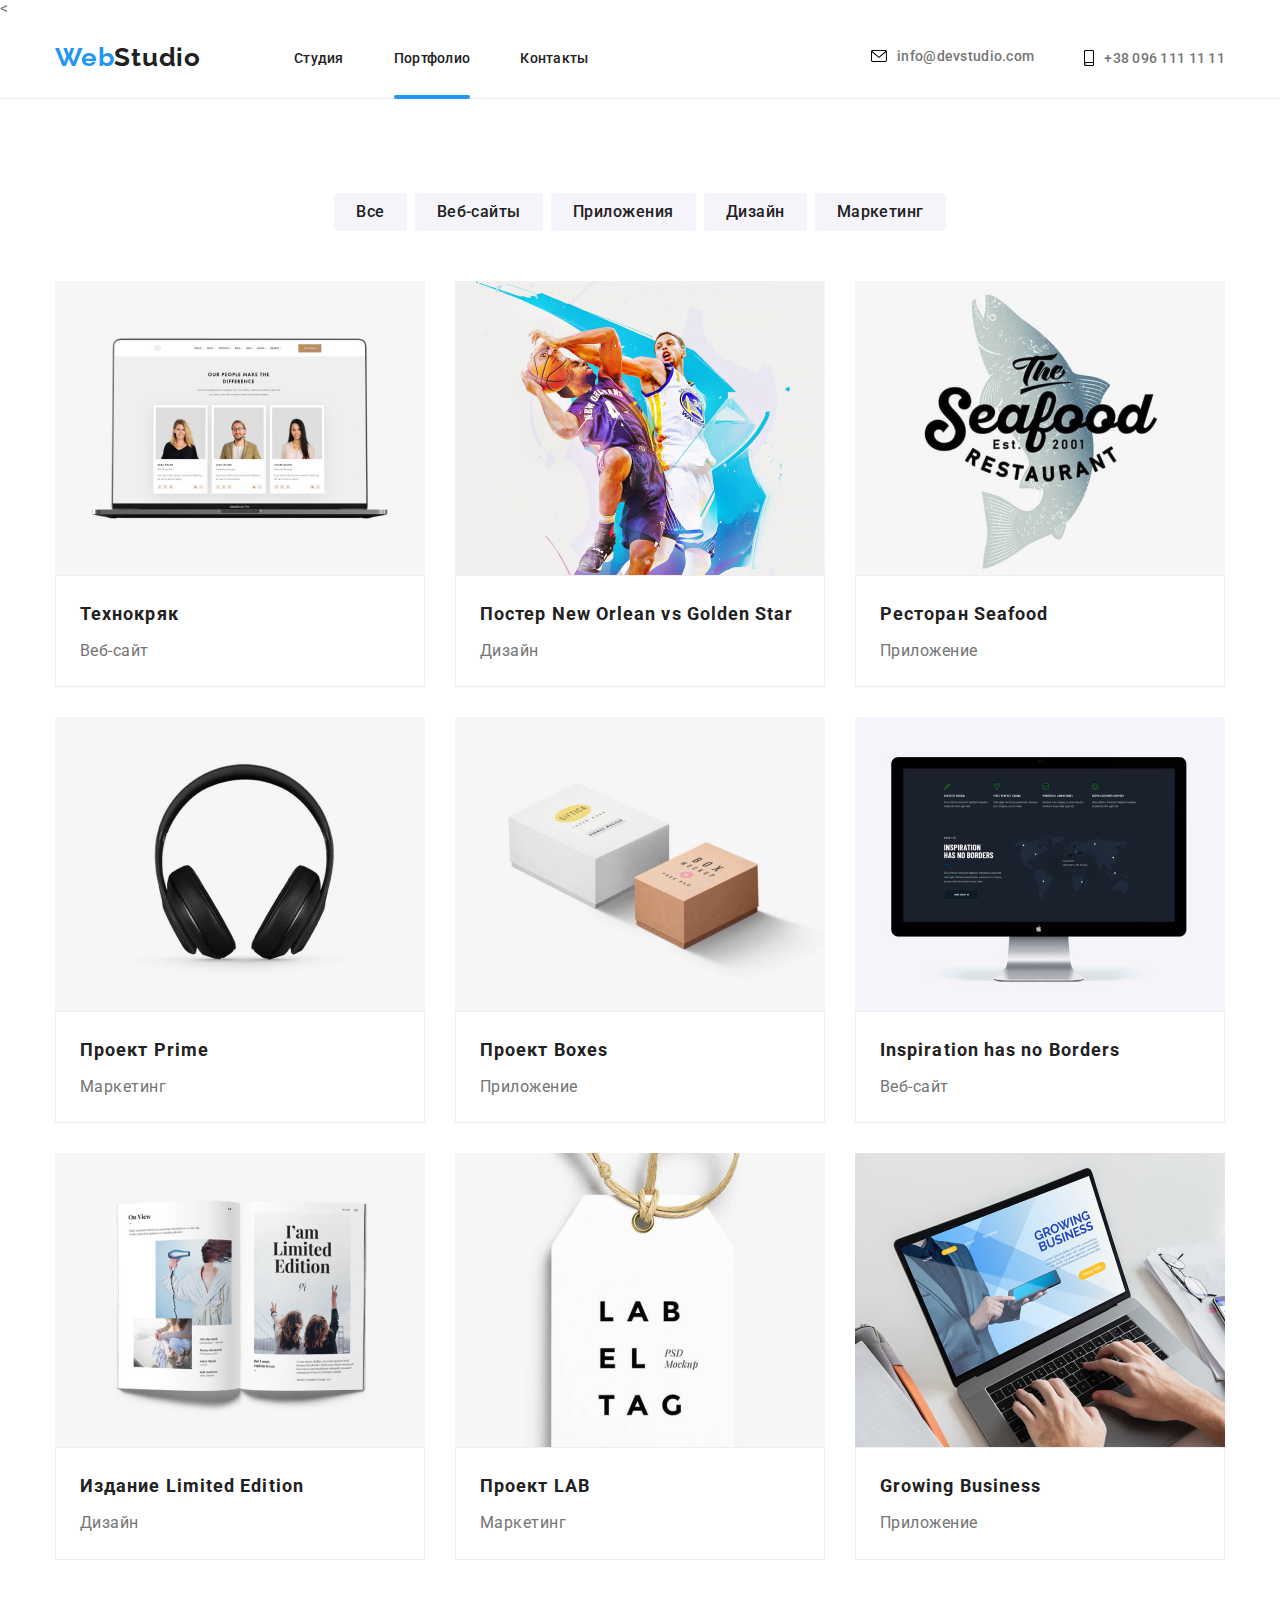
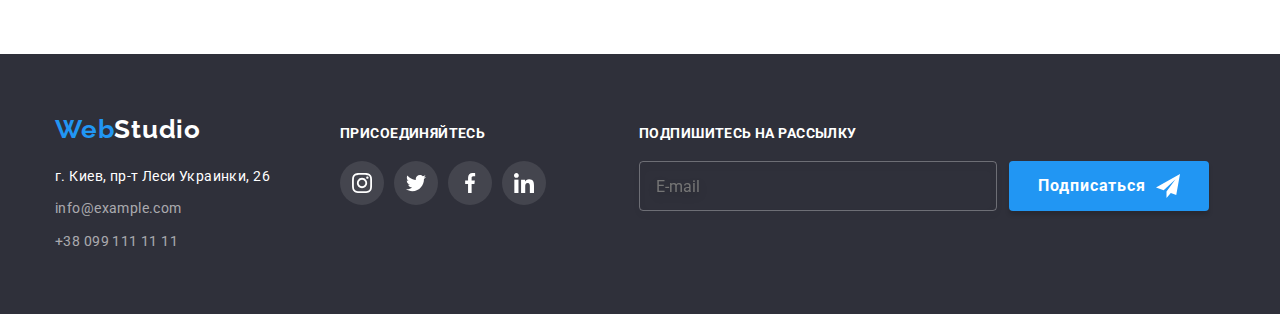
==== portfolio.html @ 539811d2 "Коммит-2" ====
<!DOCTYPE html>
<html lang="ru">

<head>
    <meta charset="UTF-8">
    <title>Портфолио</title>
    <link rel="preconnect" href="https://fonts.googleapis.com">
    <link rel="preconnect" href="https://fonts.gstatic.com" crossorigin>
    <link
        href="https://fonts.googleapis.com/css2?family=Raleway:wght@700&family=Roboto:wght@400;500;700;900&display=swap"
        rel="stylesheet">
    <link rel="stylesheet" href="https://cdnjs.cloudflare.com/ajax/libs/modern-normalize/1.1.0/modern-normalize.css"
        integrity="sha512-Y0MM+V6ymRKN2zStTqzQ227DWhhp4Mzdo6gnlRnuaNCbc+YN/ZH0sBCLTM4M0oSy9c9VKiCvd4Jk44aCLrNS5Q=="
        crossorigin="anonymous" referrerpolicy="no-referrer" />
    <link rel="stylesheet" href="./css/styles.css">
    <link rel="stylesheet" href="./css/main.min.css">
    <   </head>

<body>
    <header class="header">
        <div class=" container container-nav">
            <nav class="header-nav">
                <a href="./index.html" lang="en" class="header-logo link"><span class="logo">Web</span>Studio</a>
                <ul class="header-list list">
                    <li class="header-item"><a href="./index.html" class="header-link link">Студия</a></li>
                    <li class="header-item"><a href="./portfolio.html" class="header-link  current link">Портфолио</a></li>
                    <li class="header-item"><a href="" class="header-link link">Контакты</a></li>
                </ul>
            </nav>
            <ul class="contacts-list list">
                <li class="contacts-item"><a href="maito:info@devstudio.com" class="contacts-link link"> <svg
                            class="contacts-icon-svg" width="16" height="12">
                            <use href="./images/symbol-defs.svg#icon-envelope-hover"></use>
                        </svg>info@devstudio.com</a></li>
                <li class="contacts-item"><a href="tel:+380961111111" class="contacts-link link"> <svg
                            class="contacts-icon-svg" width="10" height="16">
                            <use href="./images/symbol-defs.svg#icon-smartphone"></use>
                        </svg>+38 096 111 11 11</a>
                </li>
            </ul>
        </div>
    </header>
    <main>
        <section class="portfolio">
            <div class="container">
                <ul class="portfolio-list list">
                    <li class="portfolio-item"><button type="button" class="portfolio-btn">Все</button></li>
                    <li class="portfolio-item"><button type="button" class="portfolio-btn">Веб-сайты</button></li>
                    <li class="portfolio-item"><button type="button" class="portfolio-btn">Приложения</button></li>
                    <li class="portfolio-item"><button type="button" class="portfolio-btn">Дизайн</button></li>
                    <li class="portfolio-item"><button type="button" class="portfolio-btn">Маркетинг</button></li>
                </ul>
                <div class="projects">
                    <ul class="portfolio-projeсts list">
                        <li class="portfolio-projects-item"><a href="" class="portfolio-link link">
                                <div class="portfolio-imj-wrap"><img src="./images/img8.jpg" alt="notepade" width="370">
                                    <p class="portfolio-imj-text">Ресурс предлагает комплексные предложения с разным
                                        уровнем
                                        функционала и сервисов. Все это позволит посетителю получить
                                        исчерпывающие сведения о компании или частном лице.</p>
                                </div>
                                <div class="portfolio-projects-description">
                                    <h3 class="portfolio-title">Технокряк</h3>
                                    <p class="potfolio-text">Веб-сайт</p>
                                </div>
                            </a>
                        </li>
                        <li class="portfolio-projects-item"><a href="" class="portfolio-link link">

                                <div class="portfolio-imj-wrap"><img src="./images/img9.jpg" alt="basketball"
                                        width="370">
                                    <p class="portfolio-imj-text">Ресурс предлагает комплексные предложения с разным
                                        уровнем
                                        функционала и сервисов. Все это позволит посетителю получить
                                        исчерпывающие сведения о компании или частном лице.</p>
                                </div>

                                <div class="portfolio-projects-description">
                                    <h3 class="portfolio-title">Постер New Orlean vs Golden Star</h3>
                                    <p class="potfolio-text">Дизайн</p>
                                </div>
                            </a>
                        </li>
                        <li class="portfolio-projects-item"><a href="" class="portfolio-link link">

                                <div class="portfolio-imj-wrap"><img src="./images/img10.jpg" alt="seafood" width="370">
                                    <p class="portfolio-imj-text">Ресурс предлагает комплексные предложения с разным
                                        уровнем
                                        функционала и сервисов. Все это позволит посетителю получить
                                        исчерпывающие сведения о компании или частном лице.</p>
                                </div>
                                <div class="portfolio-projects-description">
                                    <h3 class="portfolio-title">Ресторан Seafood</h3>
                                    <p class="potfolio-text">Приложение</p>
                                </div>
                            </a>
                        </li>
                        <li class="portfolio-projects-item"><a href="" class="portfolio-link link">

                                <div class="portfolio-imj-wrap"><img src="./images/img11.jpg" alt="headphones"
                                        width="370">
                                    <p class="portfolio-imj-text">Ресурс предлагает комплексные предложения с разным
                                        уровнем
                                        функционала и сервисов. Все это позволит посетителю получить
                                        исчерпывающие сведения о компании или частном лице.</p>
                                </div>
                                <div class="portfolio-projects-description">
                                    <h3 class="portfolio-title">Проект Prime</h3>
                                    <p class="potfolio-text">Маркетинг</p>
                                </div>
                            </a>
                        </li>
                        <li class="portfolio-projects-item"><a href="" class="portfolio-link link">

                                <div class="portfolio-imj-wrap"><img src="./images/img12.jpg" alt="box" width="370">
                                    <p class="portfolio-imj-text">Ресурс предлагает комплексные предложения с разным
                                        уровнем
                                        функционала и сервисов. Все это позволит посетителю получить
                                        исчерпывающие сведения о компании или частном лице.</p>
                                </div>
                                <div class="portfolio-projects-description">
                                    <h3 class="portfolio-title">Проект Boxes</h3>
                                    <p class="potfolio-text">Приложение</p>
                                </div>
                            </a>
                        </li>
                        <li class="portfolio-projects-item"><a href="" class="portfolio-link link">

                                <div class="portfolio-imj-wrap"><img src="./images/img13.jpg" alt="monitor" width="370">
                                    <p class="portfolio-imj-text">Ресурс предлагает комплексные предложения с разным
                                        уровнем
                                        функционала и сервисов. Все это позволит посетителю получить
                                        исчерпывающие сведения о компании или частном лице.</p>
                                </div>
                                <div class="portfolio-projects-description">
                                    <h3 class="portfolio-title">Inspiration has no Borders</h3>
                                    <p class="potfolio-text">Веб-сайт</p>
                                </div>
                            </a>
                        </li>
                        <li class="portfolio-projects-item"><a href="" class="portfolio-link link">

                                <div class="portfolio-imj-wrap"><img src="./images/img14.jpg" alt="book" width="370">
                                    <p class="portfolio-imj-text">Ресурс предлагает комплексные предложения с разным
                                        уровнем
                                        функционала и сервисов. Все это позволит посетителю получить
                                        исчерпывающие сведения о компании или частном лице.</p>
                                </div>
                                <div class="portfolio-projects-description">
                                    <h3 class="portfolio-title">Издание Limited Edition</h3>
                                    <p class="potfolio-text">Дизайн</p>
                                </div>
                            </a>
                        </li>
                        <li class="portfolio-projects-item"><a href="" class="portfolio-link link">

                                <div class="portfolio-imj-wrap"><img src="./images/img15.jpg" alt="lab" width="370">
                                    <p class="portfolio-imj-text">Ресурс предлагает комплексные предложения с разным
                                        уровнем
                                        функционала и сервисов. Все это позволит посетителю получить
                                        исчерпывающие сведения о компании или частном лице.</p>
                                </div>
                                <div class="portfolio-projects-description">
                                    <h3 class="portfolio-title">Проект LAB</h3>
                                    <p class="potfolio-text">Маркетинг</p>
                                </div>
                            </a>
                        </li>
                        <li class="portfolio-projects-item"><a href="" class="portfolio-link link">

                                <div class="portfolio-imj-wrap"><img src="./images/img16.jpg" alt="working" width="370">
                                    <p class="portfolio-imj-text">Ресурс предлагает комплексные предложения с разным
                                        уровнем
                                        функционала и сервисов. Все это позволит посетителю получить
                                        исчерпывающие сведения о компании или частном лице.</p>
                                </div>
                                <div class="portfolio-projects-description">
                                    <h3 class="portfolio-title">Growing Business</h3>
                                    <p class="potfolio-text">Приложение</p>
                                </div>
                            </a>
                        </li>
                    </ul>
                </div>
            </div>
        </section>
    </main>


<footer class="footer">
    <div class="container footer-display">
        <div><a href="./index.html" lang="en" class="footer-logo link"><span class="logo">Web</span>Studio</a>
            <address class="footer-adress">
                <ul class="footer-list list">
                    <li class="footer-item">
                        <a href="https://goo.gl/maps/1Njmv294i6witmMh8" target="_blank" class="footer-map link">г.
                            Киев,
                            пр-т
                            Леси Украинки, 26</a>
                    </li>
                    <li class="footer-item">
                        <a href="maito:info@example.com" class="footer-link link">info@example.com</a>
                    </li>
                    <li class="footer-item">
                        <a href="tel:+380991111111" class="footer-link link">+38 099 111 11 11</a>
                    </li>
                </ul>
            </address>
        </div>
        <div class="footer-join-soc">
            <h2 class="footer-title">ПРИСОЕДИНЯЙТЕСЬ</h2>
            <ul class="footer-soc list">
                <li class="footer-soc-item"><a href="" class="footer-soc-link link">
                        <svg class="footer-soc-icon" width="20" height="20">
                            <use href="./images/symbol-defs.svg#icon-instagram"></use>
                        </svg>
                    </a></li>
                <li class="footer-soc-item"><a href="" class="footer-soc-link link">
                        <svg class="footer-soc-icon" width="20" height="20">
                            <use href="./images/symbol-defs.svg#icon-twitter">
                            </use>
                        </svg></a></li>
                <li class="footer-soc-item"><a href="" class="footer-soc-link link">
                        <svg class="footer-soc-icon" width="20" height="20">
                            <use href="./images/symbol-defs.svg#icon-facebook">
                            </use>
                        </svg></a></li>
                <li class="footer-soc-item"><a href="" class="footer-soc-link link">
                        <svg class="footer-soc-icon" width="20" height="20">
                            <use href="./images/symbol-defs.svg#icon-linkedin">
                            </use>
                        </svg></a></li>
            </ul>
        </div>

        <div class="mailinglist">
            <h2 class="mailinglist-title">Подпишитесь на рассылку</h2>
            <div class="mailinglist-form"><input type="text" name="email" class="mailinglist-email" placeholder="E-mail"
                    placeholder>
                <button type="button" class="button-signin">Подписаться <span class="mailinglist-svg"></span></button>
            </div>
        </div>
    </div>
</footer>
</body>

</html>
---- css/main.min.css ----
:root{--primary-text-color: #757575;--title-text-color: #212121;--accent-text-color: #2196F3}*{box-sizing:border-box}h1,h2,h3,h4,h5,h6,ul,li,p{margin:0;padding-left:0}img{max-width:100%;display:block}body{color:var(--primary-text-color);background-color:#fff;font-family:"Roboto",sans-serif}.container{width:1200px;margin-right:auto;margin-left:auto;padding-left:15px;padding-right:15px}.container-nav{display:flex;align-items:center;height:80px}.visually-hidden{position:absolute;white-space:nowrap;width:1px;height:1px;overflow:hidden;border:0;padding:0;clip:rect(0 0 0 0);-webkit-clip-path:inset(50%);clip-path:inset(50%);margin:-1px}.list{list-style:none}.link{text-decoration:none}.logo{color:var(--accent-text-color)}.header{border-bottom:1px solid #ececec}.header-nav{display:flex}.header-logo{color:var(--title-text-color);font-family:"Raleway";font-style:normal;font-weight:700;font-size:26px;line-height:1,19;letter-spacing:.03em;margin-right:93px}.header-link{color:var(--title-text-color);font-style:"Roboto";font-weight:500;font-size:14px;line-height:1.14;letter-spacing:.02em;transition:color 250ms cubic-bezier(0.4, 0, 0.2, 1);position:relative}.header-link::after{content:"";position:absolute;width:100%;height:4px;border-radius:2px;background-color:var(--accent-text-color);top:45px;display:block;opacity:0}.header-link.current::after{content:"";position:absolute;width:100%;height:4px;border-radius:2px;background-color:var(--accent-text-color);top:45px;display:block;opacity:1}.header-link:hover::after{opacity:1}.header-list{display:flex;align-items:center;gap:50px}.header-link:hover,.header-link:focus{color:var(--accent-text-color)}.contacts-link{color:var(--primary-text-color);font-weight:500;font-size:14px;line-height:1.14px;letter-spacing:.02em;display:flex;align-items:center;transition:color 250ms cubic-bezier(0.4, 0, 0.2, 1)}.contacts-link:hover,.contacts-link:focus{color:var(--accent-text-color)}.contacts-list{display:flex;margin-left:auto;gap:50px}.contacts-icon-svg:hover,.contacts-icon-svg:focus,.contacts-link:hover,.contacts-link:focus{fill:var(--accent-text-color)}.contacts-icon-svg{margin-right:10px;transition:fill 250ms cubic-bezier(0.4, 0, 0.2, 1)}.hero{background-color:#2f303a;height:600px;padding-top:200px;background-image:linear-gradient(rgba(47, 48, 58, 0.4), rgba(47, 48, 58, 0.4)),url(../images/hero-bg.jpg);background-repeat:no-repeat;background-position:center;background-size:cover;max-width:1600px;margin:0 auto}.hero-title{color:#fff;font-weight:900;font-size:44px;line-height:1.36;text-align:center;letter-spacing:.06em;text-transform:uppercase}.hero-button{font-family:"Roboto";cursor:pointer;color:#fff;background-color:var(--accent-text-color);font-weight:700;font-size:16px;line-height:1.88;text-align:center;letter-spacing:.06em;padding:10px 32px;border-radius:4px;border:1px solid rgba(0,0,0,0);margin-top:30px;margin-left:auto;margin-right:auto;display:block}.advanteges{padding-top:94px;padding-bottom:94px}.advanteges-item{width:270px}.advanteges-logo{width:270px;height:120px;background-color:#f5f4fa;display:flex;justify-content:center;margin-bottom:30px}.advanteges-list{display:flex;gap:30px}.advanteges-title{color:var(--title-text-color);font-weight:700;font-size:14px;line-height:1.14;letter-spacing:.03em;text-transform:uppercase;margin-bottom:10px}.advanteges-text{font-size:14px;line-height:1.71;letter-spacing:.03em}.working-anim{position:relative}.working-item-text{display:flex;align-items:center;justify-content:center;width:370px;height:70px;position:absolute;bottom:0;left:0;color:#fff;font-weight:700;font-size:14px;line-height:1.14;text-align:center;letter-spacing:.03em;text-transform:uppercase;background-color:rgba(47,48,58,.8);transition:box-shadow 250ms cubic-bezier(0.4, 0, 0.2, 1)}.working-item-text:hover{box-shadow:0px 4px 4px rgba(0,0,0,.25)}.working{padding-bottom:94px}.working-list{display:flex;justify-content:space-between}.team{background-color:#f5f4fa;padding-top:94px;padding-bottom:94px}.team-title-main,.working-title{color:var(--title-text-color);font-weight:700;font-size:36px;line-height:1.16;letter-spacing:.03em;margin-bottom:50px;text-align:center}.team-soc{display:flex;justify-content:center;gap:10px}.team-soc-link{width:40px;height:40px;border-radius:50%;background-color:#fff;display:flex;align-items:center;justify-content:center;transition:background-color 250ms cubic-bezier(0.4, 0, 0.2, 1)}.team-soc-link:hover,.team-soc-link:focus{background-color:var(--accent-text-color)}.team-soc-link:hover .team-soc-icon,.team-soc-link:focus .team-soc-icon{fill:#fff}.team-soc-icon{fill:#afb1b8;transition:fill 250ms cubic-bezier(0.4, 0, 0.2, 1)}.team-list{display:flex;gap:30px}.team-item{background-color:#fff;text-align:center;box-shadow:0px 1px 3px rgba(0,0,0,.12),0px 1px 1px rgba(0,0,0,.14),0px 2px 1px rgba(0,0,0,.2);border-radius:0px 0px 4px 4px}.team-title{color:var(--title-text-color);font-weight:500;font-size:16px;line-height:1.18;letter-spacing:.03em;margin-bottom:10px}.team-description{padding-top:30px;padding-bottom:30px;border-radius:0px 0px 4px 4px}.team-text{color:var(--primary-text-color);font-size:16px;line-height:1.18;letter-spacing:.03em;margin-bottom:16px}.customers{padding-top:94px}.customers-title{margin-bottom:50px;text-align:center;font-weight:700;font-size:36px;line-height:1.16;text-align:center;letter-spacing:.03em;color:var(--title-text-color)}.customers-list{display:flex;justify-content:center;gap:30px;margin-bottom:94px}.customers-item-link{display:flex;width:170px;height:92px;border:1px solid #afb1b8;border-radius:4px;justify-content:center;align-items:center;transition:border 250ms cubic-bezier(0.4, 0, 0.2, 1)}.customers-item-link:focus .customers-logo,.customers-item-link:hover .customers-logo{fill:var(--accent-text-color)}.customers-item-link:hover,.customers-item-link:focus{border:1px solid var(--accent-text-color)}.customers-logo{fill:#afb1b8;transition:fill 250ms cubic-bezier(0.4, 0, 0.2, 1)}.portfolio{padding-top:94px;padding-bottom:94px}.portfolio-list{justify-content:center;display:flex;gap:8px}.portfolio-btn{cursor:pointer;color:var(--title-text-color);background-color:#f5f4fa;font-weight:500;font-size:16px;line-height:1.62;text-align:center;letter-spacing:.03em;font-family:inherit;padding-top:6px;padding-bottom:6px;padding-left:22px;padding-right:22px;border:0;border-radius:4px;transition:background-color 250ms cubic-bezier(0.4, 0, 0.2, 1),box-shadow 250ms cubic-bezier(0.4, 0, 0.2, 1),color 250ms cubic-bezier(0.4, 0, 0.2, 1)}.portfolio-btn:hover,.portfolio-btn:focus{color:#fff;background-color:var(--accent-text-color);box-shadow:0px 3px 1px rgba(0,0,0,.1),0px 1px 2px rgba(0,0,0,.08),0px 2px 2px rgba(0,0,0,.12)}.projects{margin-top:50px}.portfolio-projeсts{display:flex;flex-wrap:wrap;gap:30px}.portfolio-projects-item{width:370px;transition:box-shadow 250ms cubic-bezier(0.4, 0, 0.2, 1)}.portfolio-imj-wrap{position:relative;overflow:hidden}.portfolio-imj-text{padding:63px 24px 63px 24px;position:absolute;top:0;left:0;font-weight:400;font-size:18px;line-height:1.56;letter-spacing:.03em;color:#fff;background-color:rgba(33,150,243,.9);transform:translateY(100%);transition:250ms cubic-bezier(0.4, 0, 0.2, 1)}.portfolio-projects-item:hover,.portfolio-projects-item:focus{box-shadow:0px 1px 1px rgba(0,0,0,.12),0px 4px 4px rgba(0,0,0,.06),1px 4px 6px rgba(0,0,0,.16)}.portfolio-projects-item:hover .portfolio-imj-text{transform:translateY(0%)}.portfolio-projects-description{padding-top:20px;padding-bottom:20px;padding-left:24px;border:1px solid #eee}.portfolio-title{color:var(--title-text-color);font-weight:700;font-size:18px;line-height:2;letter-spacing:.06em;margin-bottom:4px}.potfolio-text{color:var(--primary-text-color);font-size:16px;line-height:1.88;letter-spacing:.03em}.footer{background-color:#2f303a;padding-top:60px;padding-bottom:60px}.footer-display{display:flex}.footer-logo{color:#fff;font-family:"Raleway";font-style:normal;font-weight:700;font-size:26px;line-height:31px;letter-spacing:.03em}.footer-adress{margin-top:20px}.footer-item{margin-top:9px}.footer-map,.footer-link{color:#fff;font-weight:400;font-size:14px;line-height:1.71;letter-spacing:.03em;font-style:normal;transition:color 250ms cubic-bezier(0.4, 0, 0.2, 1)}.footer-link{color:rgba(255,255,255,.6)}.footer-link:hover,.footer-link:focus{color:var(--accent-text-color)}.footer-map:hover,.footer-map:focus{color:var(--accent-text-color)}.footer-join-soc{margin-left:70px;margin-top:12px}.footer-title,.mailinglist-title{color:#fff;margin-bottom:20px;font-weight:700;font-size:14px;line-height:1.14;letter-spacing:.03em;text-transform:uppercase}.footer-soc{display:flex;justify-content:center;align-items:center;gap:10px}.footer-soc-link{height:44px;width:44px;border-radius:50%;background-color:rgba(255,255,255,.1);display:flex;justify-content:center;align-items:center;transition:background-color 250ms cubic-bezier(0.4, 0, 0.2, 1)}.footer-soc-icon{fill:#fff}.footer-soc-link:hover,.footer-soc-link:focus{background-color:var(--accent-text-color)}.mailinglist{margin-left:93px;margin-top:12px}.mailinglist-email{width:358px;height:50px;border:1px solid rgba(255,255,255,.3);filter:drop-shadow(0px 4px 4px rgba(0, 0, 0, 0.15));border-radius:4px;background-color:rgba(0,0,0,0);color:#fff;padding-left:16px}.mailinglist-form{display:flex}.mailinglist-email::-moz-placeholder{padding:0}.mailinglist-email:-ms-input-placeholder{padding:0}.mailinglist-email::placeholder{padding:0}.button-signin{margin-left:12px;width:200px;height:50px;background-color:var(--accent-text-color);font-weight:700;font-size:16px;line-height:1.88;letter-spacing:.06em;color:#fff;box-shadow:0px 4px 4px rgba(0,0,0,.15);border-radius:4px;border:none;display:flex;justify-content:center;gap:10px;align-items:center;cursor:pointer}.mailinglist-svg{background-image:url(../images/icon\ send.svg);width:24px;height:24px}.backdrop{background-color:rgba(0,0,0,.2);width:100%;height:100%;position:fixed;top:0;left:0;opacity:1;transition:opacity 250ms cubic-bezier(0.4, 0, 0.2, 1),visibility 250ms}.backdrop.is-hidden.modal{transform:translate(-50%, -50%) scale(0)}.backdrop.is-hidden{opacity:0;visibility:hidden;pointer-events:none}.modal{position:absolute;width:528px;height:581px;top:50%;left:50%;background-color:#fff;transform:translate(-50%, -50%) scale(1);transition:scale 250ms cubic-bezier(0.4, 0, 0.2, 1);box-shadow:0px 1px 3px rgba(0,0,0,.12),0px 1px 1px rgba(0,0,0,.14),0px 2px 1px rgba(0,0,0,.2);border-radius:4px;padding:40px}.modal-btn{display:flex;width:30px;height:30px;border-radius:50%;justify-content:center;align-items:center;border:1px solid rgba(0,0,0,.1);background-color:#fff;position:absolute;top:8px;right:8px;cursor:pointer;font-family:"Roboto"}.modal-title{font-weight:700;font-size:20px;line-height:1.15;text-align:center;letter-spacing:.03em;color:#212121;margin-bottom:12px}.form-field{position:relative;margin-bottom:10px}.input-title{font-weight:400;font-size:12px;line-height:1.16;letter-spacing:.01em;color:#757575;display:block;margin-bottom:4px}.form-input{width:100%;height:40px;border:1px solid rgba(33,33,33,.2);border-radius:4px;padding-left:42px;outline:none}.form-input:focus{border-color:var(--accent-text-color)}.form-input:focus+.form-svg{fill:#2196f3}.form-svg{position:absolute;left:12px;top:50%}.modal-comment{width:100%;height:120px;border:1px solid rgba(33,33,33,.2);border-radius:4px;resize:none;font-weight:400;font-size:12px;line-height:1.16;letter-spacing:.01em;color:var(--primary-text-color);padding:12px;outline:none}.modal-comment:focus{border-color:var(--accent-text-color)}.modal-comment::-moz-placeholder{font-weight:400;font-size:12px;line-height:1.16;letter-spacing:.01em;color:rgba(117,117,117,.5)}.modal-comment:-ms-input-placeholder{font-weight:400;font-size:12px;line-height:1.16;letter-spacing:.01em;color:rgba(117,117,117,.5)}.modal-comment::placeholder{font-weight:400;font-size:12px;line-height:1.16;letter-spacing:.01em;color:rgba(117,117,117,.5)}.button-send{margin-left:auto;margin-right:auto;margin-top:30px;display:block;width:200px;height:50px;color:#fff;background-color:var(--accent-text-color);box-shadow:0px 4px 4px rgba(0,0,0,.15);border-radius:4px;border:none;cursor:pointer;font-family:"Roboto";font-weight:700;font-size:16px;line-height:1.88;letter-spacing:.06em}.policy-svg{fill:rgba(0,0,0,0)}.form-policy:checked+.check-text span{background-color:var(--accent-text-color);border-color:var(--accent-text-color)}.form-policy:checked+.check-text .policy-svg{fill:#fff}.check-text{font-weight:400;font-size:14px;line-height:1.71;letter-spacing:.03em;color:#757575;display:flex;align-items:center}.check-text span{width:16px;height:15px;border:2px solid #212121;border-radius:3px;margin-left:5px;display:flex;align-items:center;justify-content:center;transition:background-color 250ms cubic-bezier(0.4, 0, 0.2, 1),border-color 250ms cubic-bezier(0.4, 0, 0.2, 1);margin-right:7px}.policy-link{color:var(--accent-text-color);margin-left:3px}/*# sourceMappingURL=main.min.css.map */
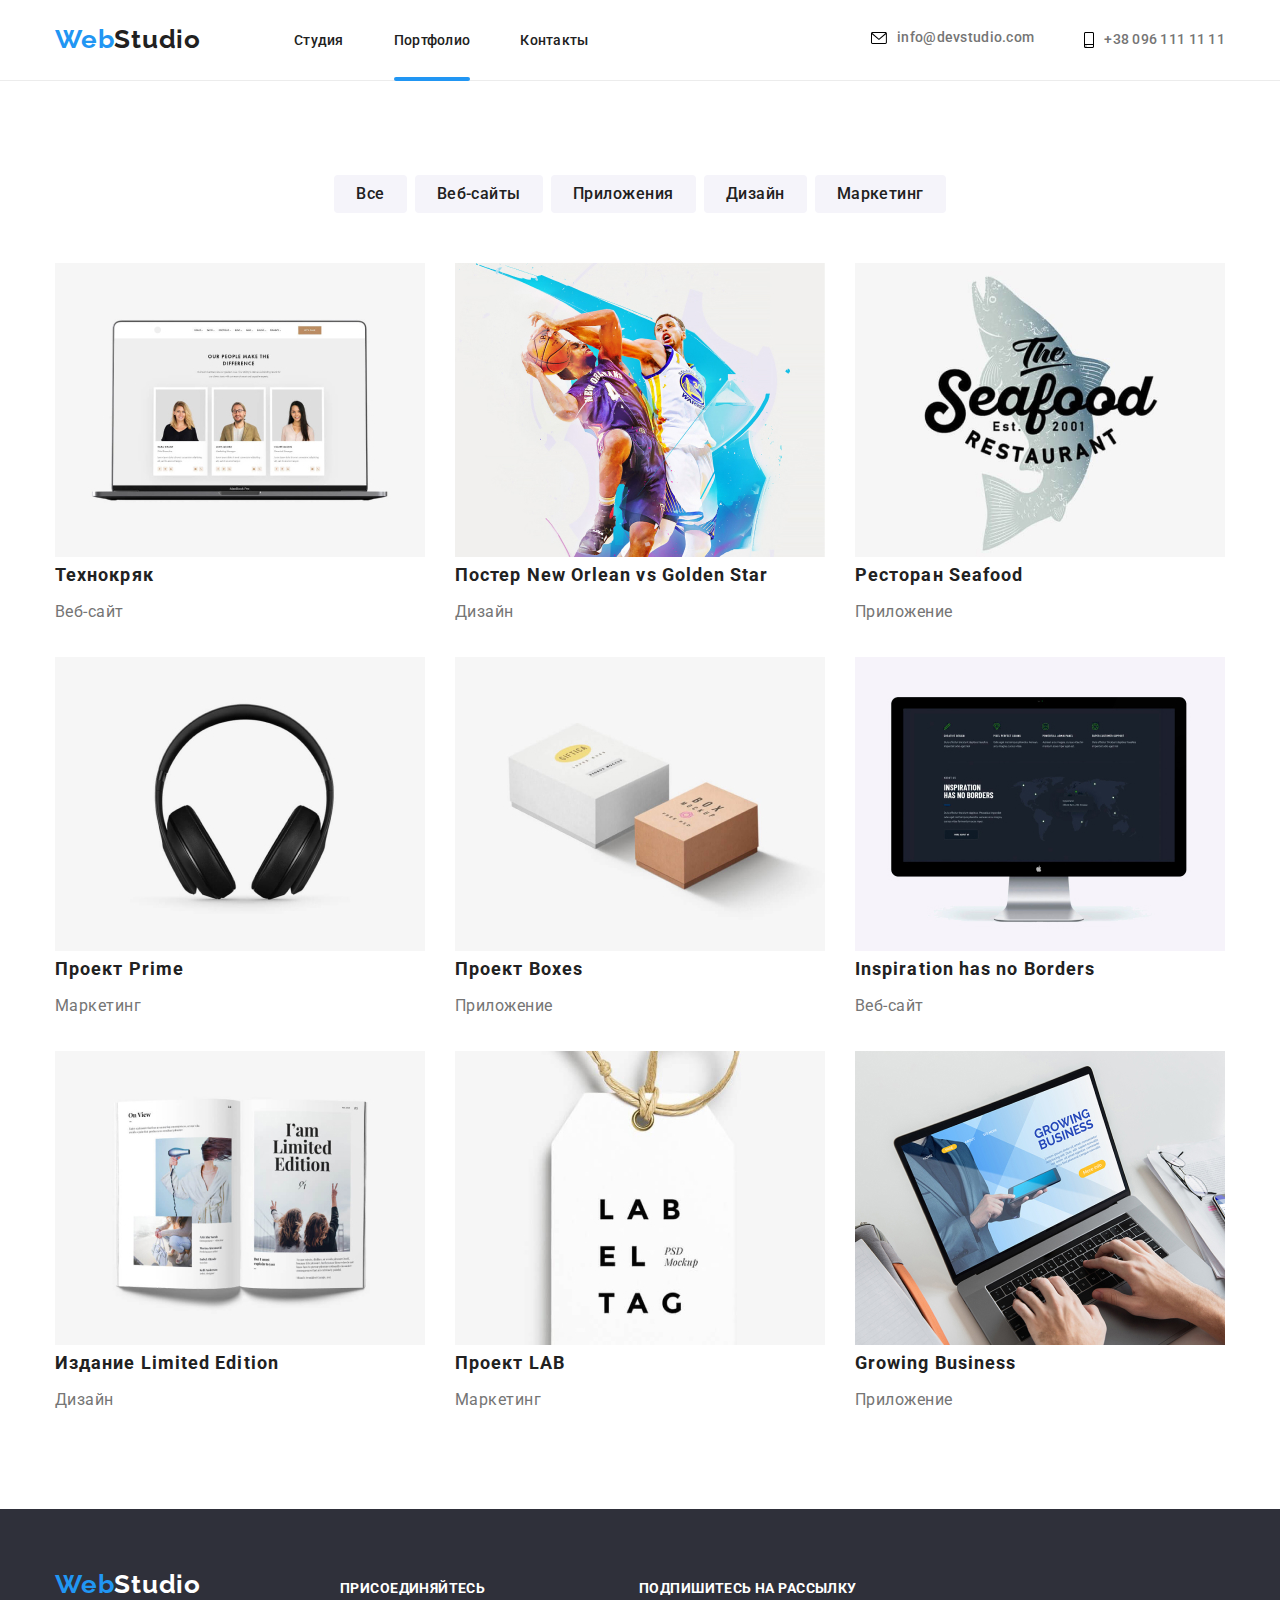
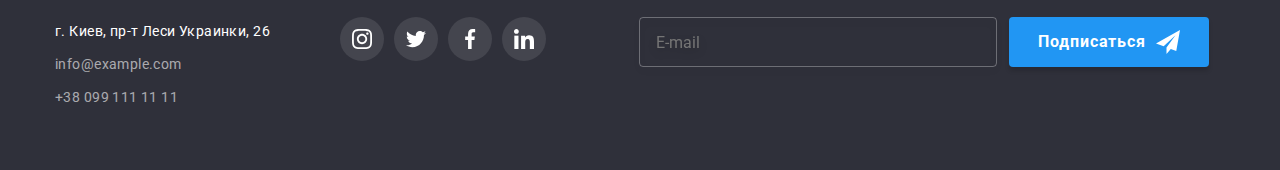
==== commit b14b4e15: "амперсант портфолио" ====
--- a/portfolio.html
+++ b/portfolio.html
@@ -14,7 +14,7 @@
         crossorigin="anonymous" referrerpolicy="no-referrer" />
     <link rel="stylesheet" href="./css/styles.css">
     <link rel="stylesheet" href="./css/main.min.css">
-    <   </head>
+  </head>
 
 <body>
     <header class="header">
@@ -61,7 +61,7 @@
                                 </div>
                                 <div class="portfolio-projects-description">
                                     <h3 class="portfolio-title">Технокряк</h3>
-                                    <p class="potfolio-text">Веб-сайт</p>
+                                    <p class="portfolio-text">Веб-сайт</p>
                                 </div>
                             </a>
                         </li>
@@ -77,7 +77,7 @@
 
                                 <div class="portfolio-projects-description">
                                     <h3 class="portfolio-title">Постер New Orlean vs Golden Star</h3>
-                                    <p class="potfolio-text">Дизайн</p>
+                                    <p class="portfolio-text">Дизайн</p>
                                 </div>
                             </a>
                         </li>
@@ -91,7 +91,7 @@
                                 </div>
                                 <div class="portfolio-projects-description">
                                     <h3 class="portfolio-title">Ресторан Seafood</h3>
-                                    <p class="potfolio-text">Приложение</p>
+                                    <p class="portfolio-text">Приложение</p>
                                 </div>
                             </a>
                         </li>
@@ -106,7 +106,7 @@
                                 </div>
                                 <div class="portfolio-projects-description">
                                     <h3 class="portfolio-title">Проект Prime</h3>
-                                    <p class="potfolio-text">Маркетинг</p>
+                                    <p class="portfolio-text">Маркетинг</p>
                                 </div>
                             </a>
                         </li>
@@ -120,7 +120,7 @@
                                 </div>
                                 <div class="portfolio-projects-description">
                                     <h3 class="portfolio-title">Проект Boxes</h3>
-                                    <p class="potfolio-text">Приложение</p>
+                                    <p class="portfolio-text">Приложение</p>
                                 </div>
                             </a>
                         </li>
@@ -134,7 +134,7 @@
                                 </div>
                                 <div class="portfolio-projects-description">
                                     <h3 class="portfolio-title">Inspiration has no Borders</h3>
-                                    <p class="potfolio-text">Веб-сайт</p>
+                                    <p class="portfolio-text">Веб-сайт</p>
                                 </div>
                             </a>
                         </li>
@@ -148,7 +148,7 @@
                                 </div>
                                 <div class="portfolio-projects-description">
                                     <h3 class="portfolio-title">Издание Limited Edition</h3>
-                                    <p class="potfolio-text">Дизайн</p>
+                                    <p class="portfolio-text">Дизайн</p>
                                 </div>
                             </a>
                         </li>
@@ -162,7 +162,7 @@
                                 </div>
                                 <div class="portfolio-projects-description">
                                     <h3 class="portfolio-title">Проект LAB</h3>
-                                    <p class="potfolio-text">Маркетинг</p>
+                                    <p class="portfolio-text">Маркетинг</p>
                                 </div>
                             </a>
                         </li>
@@ -176,7 +176,7 @@
                                 </div>
                                 <div class="portfolio-projects-description">
                                     <h3 class="portfolio-title">Growing Business</h3>
-                                    <p class="potfolio-text">Приложение</p>
+                                    <p class="portfolio-text">Приложение</p>
                                 </div>
                             </a>
                         </li>
--- a/css/main.min.css
+++ b/css/main.min.css
@@ -1 +1 @@
-:root{--primary-text-color: #757575;--title-text-color: #212121;--accent-text-color: #2196F3}*{box-sizing:border-box}h1,h2,h3,h4,h5,h6,ul,li,p{margin:0;padding-left:0}img{max-width:100%;display:block}body{color:var(--primary-text-color);background-color:#fff;font-family:"Roboto",sans-serif}.container{width:1200px;margin-right:auto;margin-left:auto;padding-left:15px;padding-right:15px}.container-nav{display:flex;align-items:center;height:80px}.visually-hidden{position:absolute;white-space:nowrap;width:1px;height:1px;overflow:hidden;border:0;padding:0;clip:rect(0 0 0 0);-webkit-clip-path:inset(50%);clip-path:inset(50%);margin:-1px}.list{list-style:none}.link{text-decoration:none}.logo{color:var(--accent-text-color)}.header{border-bottom:1px solid #ececec}.header-nav{display:flex}.header-logo{color:var(--title-text-color);font-family:"Raleway";font-style:normal;font-weight:700;font-size:26px;line-height:1,19;letter-spacing:.03em;margin-right:93px}.header-link{color:var(--title-text-color);font-style:"Roboto";font-weight:500;font-size:14px;line-height:1.14;letter-spacing:.02em;transition:color 250ms cubic-bezier(0.4, 0, 0.2, 1);position:relative}.header-link::after{content:"";position:absolute;width:100%;height:4px;border-radius:2px;background-color:var(--accent-text-color);top:45px;display:block;opacity:0}.header-link.current::after{content:"";position:absolute;width:100%;height:4px;border-radius:2px;background-color:var(--accent-text-color);top:45px;display:block;opacity:1}.header-link:hover::after{opacity:1}.header-list{display:flex;align-items:center;gap:50px}.header-link:hover,.header-link:focus{color:var(--accent-text-color)}.contacts-link{color:var(--primary-text-color);font-weight:500;font-size:14px;line-height:1.14px;letter-spacing:.02em;display:flex;align-items:center;transition:color 250ms cubic-bezier(0.4, 0, 0.2, 1)}.contacts-link:hover,.contacts-link:focus{color:var(--accent-text-color)}.contacts-list{display:flex;margin-left:auto;gap:50px}.contacts-icon-svg:hover,.contacts-icon-svg:focus,.contacts-link:hover,.contacts-link:focus{fill:var(--accent-text-color)}.contacts-icon-svg{margin-right:10px;transition:fill 250ms cubic-bezier(0.4, 0, 0.2, 1)}.hero{background-color:#2f303a;height:600px;padding-top:200px;background-image:linear-gradient(rgba(47, 48, 58, 0.4), rgba(47, 48, 58, 0.4)),url(../images/hero-bg.jpg);background-repeat:no-repeat;background-position:center;background-size:cover;max-width:1600px;margin:0 auto}.hero-title{color:#fff;font-weight:900;font-size:44px;line-height:1.36;text-align:center;letter-spacing:.06em;text-transform:uppercase}.hero-button{font-family:"Roboto";cursor:pointer;color:#fff;background-color:var(--accent-text-color);font-weight:700;font-size:16px;line-height:1.88;text-align:center;letter-spacing:.06em;padding:10px 32px;border-radius:4px;border:1px solid rgba(0,0,0,0);margin-top:30px;margin-left:auto;margin-right:auto;display:block}.advanteges{padding-top:94px;padding-bottom:94px}.advanteges-item{width:270px}.advanteges-logo{width:270px;height:120px;background-color:#f5f4fa;display:flex;justify-content:center;margin-bottom:30px}.advanteges-list{display:flex;gap:30px}.advanteges-title{color:var(--title-text-color);font-weight:700;font-size:14px;line-height:1.14;letter-spacing:.03em;text-transform:uppercase;margin-bottom:10px}.advanteges-text{font-size:14px;line-height:1.71;letter-spacing:.03em}.working-anim{position:relative}.working-item-text{display:flex;align-items:center;justify-content:center;width:370px;height:70px;position:absolute;bottom:0;left:0;color:#fff;font-weight:700;font-size:14px;line-height:1.14;text-align:center;letter-spacing:.03em;text-transform:uppercase;background-color:rgba(47,48,58,.8);transition:box-shadow 250ms cubic-bezier(0.4, 0, 0.2, 1)}.working-item-text:hover{box-shadow:0px 4px 4px rgba(0,0,0,.25)}.working{padding-bottom:94px}.working-list{display:flex;justify-content:space-between}.team{background-color:#f5f4fa;padding-top:94px;padding-bottom:94px}.team-title-main,.working-title{color:var(--title-text-color);font-weight:700;font-size:36px;line-height:1.16;letter-spacing:.03em;margin-bottom:50px;text-align:center}.team-soc{display:flex;justify-content:center;gap:10px}.team-soc-link{width:40px;height:40px;border-radius:50%;background-color:#fff;display:flex;align-items:center;justify-content:center;transition:background-color 250ms cubic-bezier(0.4, 0, 0.2, 1)}.team-soc-link:hover,.team-soc-link:focus{background-color:var(--accent-text-color)}.team-soc-link:hover .team-soc-icon,.team-soc-link:focus .team-soc-icon{fill:#fff}.team-soc-icon{fill:#afb1b8;transition:fill 250ms cubic-bezier(0.4, 0, 0.2, 1)}.team-list{display:flex;gap:30px}.team-item{background-color:#fff;text-align:center;box-shadow:0px 1px 3px rgba(0,0,0,.12),0px 1px 1px rgba(0,0,0,.14),0px 2px 1px rgba(0,0,0,.2);border-radius:0px 0px 4px 4px}.team-title{color:var(--title-text-color);font-weight:500;font-size:16px;line-height:1.18;letter-spacing:.03em;margin-bottom:10px}.team-description{padding-top:30px;padding-bottom:30px;border-radius:0px 0px 4px 4px}.team-text{color:var(--primary-text-color);font-size:16px;line-height:1.18;letter-spacing:.03em;margin-bottom:16px}.customers{padding-top:94px}.customers-title{margin-bottom:50px;text-align:center;font-weight:700;font-size:36px;line-height:1.16;text-align:center;letter-spacing:.03em;color:var(--title-text-color)}.customers-list{display:flex;justify-content:center;gap:30px;margin-bottom:94px}.customers-item-link{display:flex;width:170px;height:92px;border:1px solid #afb1b8;border-radius:4px;justify-content:center;align-items:center;transition:border 250ms cubic-bezier(0.4, 0, 0.2, 1)}.customers-item-link:focus .customers-logo,.customers-item-link:hover .customers-logo{fill:var(--accent-text-color)}.customers-item-link:hover,.customers-item-link:focus{border:1px solid var(--accent-text-color)}.customers-logo{fill:#afb1b8;transition:fill 250ms cubic-bezier(0.4, 0, 0.2, 1)}.portfolio{padding-top:94px;padding-bottom:94px}.portfolio-list{justify-content:center;display:flex;gap:8px}.portfolio-btn{cursor:pointer;color:var(--title-text-color);background-color:#f5f4fa;font-weight:500;font-size:16px;line-height:1.62;text-align:center;letter-spacing:.03em;font-family:inherit;padding-top:6px;padding-bottom:6px;padding-left:22px;padding-right:22px;border:0;border-radius:4px;transition:background-color 250ms cubic-bezier(0.4, 0, 0.2, 1),box-shadow 250ms cubic-bezier(0.4, 0, 0.2, 1),color 250ms cubic-bezier(0.4, 0, 0.2, 1)}.portfolio-btn:hover,.portfolio-btn:focus{color:#fff;background-color:var(--accent-text-color);box-shadow:0px 3px 1px rgba(0,0,0,.1),0px 1px 2px rgba(0,0,0,.08),0px 2px 2px rgba(0,0,0,.12)}.projects{margin-top:50px}.portfolio-projeсts{display:flex;flex-wrap:wrap;gap:30px}.portfolio-projects-item{width:370px;transition:box-shadow 250ms cubic-bezier(0.4, 0, 0.2, 1)}.portfolio-imj-wrap{position:relative;overflow:hidden}.portfolio-imj-text{padding:63px 24px 63px 24px;position:absolute;top:0;left:0;font-weight:400;font-size:18px;line-height:1.56;letter-spacing:.03em;color:#fff;background-color:rgba(33,150,243,.9);transform:translateY(100%);transition:250ms cubic-bezier(0.4, 0, 0.2, 1)}.portfolio-projects-item:hover,.portfolio-projects-item:focus{box-shadow:0px 1px 1px rgba(0,0,0,.12),0px 4px 4px rgba(0,0,0,.06),1px 4px 6px rgba(0,0,0,.16)}.portfolio-projects-item:hover .portfolio-imj-text{transform:translateY(0%)}.portfolio-projects-description{padding-top:20px;padding-bottom:20px;padding-left:24px;border:1px solid #eee}.portfolio-title{color:var(--title-text-color);font-weight:700;font-size:18px;line-height:2;letter-spacing:.06em;margin-bottom:4px}.potfolio-text{color:var(--primary-text-color);font-size:16px;line-height:1.88;letter-spacing:.03em}.footer{background-color:#2f303a;padding-top:60px;padding-bottom:60px}.footer-display{display:flex}.footer-logo{color:#fff;font-family:"Raleway";font-style:normal;font-weight:700;font-size:26px;line-height:31px;letter-spacing:.03em}.footer-adress{margin-top:20px}.footer-item{margin-top:9px}.footer-map,.footer-link{color:#fff;font-weight:400;font-size:14px;line-height:1.71;letter-spacing:.03em;font-style:normal;transition:color 250ms cubic-bezier(0.4, 0, 0.2, 1)}.footer-link{color:rgba(255,255,255,.6)}.footer-link:hover,.footer-link:focus{color:var(--accent-text-color)}.footer-map:hover,.footer-map:focus{color:var(--accent-text-color)}.footer-join-soc{margin-left:70px;margin-top:12px}.footer-title,.mailinglist-title{color:#fff;margin-bottom:20px;font-weight:700;font-size:14px;line-height:1.14;letter-spacing:.03em;text-transform:uppercase}.footer-soc{display:flex;justify-content:center;align-items:center;gap:10px}.footer-soc-link{height:44px;width:44px;border-radius:50%;background-color:rgba(255,255,255,.1);display:flex;justify-content:center;align-items:center;transition:background-color 250ms cubic-bezier(0.4, 0, 0.2, 1)}.footer-soc-icon{fill:#fff}.footer-soc-link:hover,.footer-soc-link:focus{background-color:var(--accent-text-color)}.mailinglist{margin-left:93px;margin-top:12px}.mailinglist-email{width:358px;height:50px;border:1px solid rgba(255,255,255,.3);filter:drop-shadow(0px 4px 4px rgba(0, 0, 0, 0.15));border-radius:4px;background-color:rgba(0,0,0,0);color:#fff;padding-left:16px}.mailinglist-form{display:flex}.mailinglist-email::-moz-placeholder{padding:0}.mailinglist-email:-ms-input-placeholder{padding:0}.mailinglist-email::placeholder{padding:0}.button-signin{margin-left:12px;width:200px;height:50px;background-color:var(--accent-text-color);font-weight:700;font-size:16px;line-height:1.88;letter-spacing:.06em;color:#fff;box-shadow:0px 4px 4px rgba(0,0,0,.15);border-radius:4px;border:none;display:flex;justify-content:center;gap:10px;align-items:center;cursor:pointer}.mailinglist-svg{background-image:url(../images/icon\ send.svg);width:24px;height:24px}.backdrop{background-color:rgba(0,0,0,.2);width:100%;height:100%;position:fixed;top:0;left:0;opacity:1;transition:opacity 250ms cubic-bezier(0.4, 0, 0.2, 1),visibility 250ms}.backdrop.is-hidden.modal{transform:translate(-50%, -50%) scale(0)}.backdrop.is-hidden{opacity:0;visibility:hidden;pointer-events:none}.modal{position:absolute;width:528px;height:581px;top:50%;left:50%;background-color:#fff;transform:translate(-50%, -50%) scale(1);transition:scale 250ms cubic-bezier(0.4, 0, 0.2, 1);box-shadow:0px 1px 3px rgba(0,0,0,.12),0px 1px 1px rgba(0,0,0,.14),0px 2px 1px rgba(0,0,0,.2);border-radius:4px;padding:40px}.modal-btn{display:flex;width:30px;height:30px;border-radius:50%;justify-content:center;align-items:center;border:1px solid rgba(0,0,0,.1);background-color:#fff;position:absolute;top:8px;right:8px;cursor:pointer;font-family:"Roboto"}.modal-title{font-weight:700;font-size:20px;line-height:1.15;text-align:center;letter-spacing:.03em;color:#212121;margin-bottom:12px}.form-field{position:relative;margin-bottom:10px}.input-title{font-weight:400;font-size:12px;line-height:1.16;letter-spacing:.01em;color:#757575;display:block;margin-bottom:4px}.form-input{width:100%;height:40px;border:1px solid rgba(33,33,33,.2);border-radius:4px;padding-left:42px;outline:none}.form-input:focus{border-color:var(--accent-text-color)}.form-input:focus+.form-svg{fill:#2196f3}.form-svg{position:absolute;left:12px;top:50%}.modal-comment{width:100%;height:120px;border:1px solid rgba(33,33,33,.2);border-radius:4px;resize:none;font-weight:400;font-size:12px;line-height:1.16;letter-spacing:.01em;color:var(--primary-text-color);padding:12px;outline:none}.modal-comment:focus{border-color:var(--accent-text-color)}.modal-comment::-moz-placeholder{font-weight:400;font-size:12px;line-height:1.16;letter-spacing:.01em;color:rgba(117,117,117,.5)}.modal-comment:-ms-input-placeholder{font-weight:400;font-size:12px;line-height:1.16;letter-spacing:.01em;color:rgba(117,117,117,.5)}.modal-comment::placeholder{font-weight:400;font-size:12px;line-height:1.16;letter-spacing:.01em;color:rgba(117,117,117,.5)}.button-send{margin-left:auto;margin-right:auto;margin-top:30px;display:block;width:200px;height:50px;color:#fff;background-color:var(--accent-text-color);box-shadow:0px 4px 4px rgba(0,0,0,.15);border-radius:4px;border:none;cursor:pointer;font-family:"Roboto";font-weight:700;font-size:16px;line-height:1.88;letter-spacing:.06em}.policy-svg{fill:rgba(0,0,0,0)}.form-policy:checked+.check-text span{background-color:var(--accent-text-color);border-color:var(--accent-text-color)}.form-policy:checked+.check-text .policy-svg{fill:#fff}.check-text{font-weight:400;font-size:14px;line-height:1.71;letter-spacing:.03em;color:#757575;display:flex;align-items:center}.check-text span{width:16px;height:15px;border:2px solid #212121;border-radius:3px;margin-left:5px;display:flex;align-items:center;justify-content:center;transition:background-color 250ms cubic-bezier(0.4, 0, 0.2, 1),border-color 250ms cubic-bezier(0.4, 0, 0.2, 1);margin-right:7px}.policy-link{color:var(--accent-text-color);margin-left:3px}/*# sourceMappingURL=main.min.css.map */+:root{--primary-text-color: #757575;--title-text-color: #212121;--accent-text-color: #2196F3}*{box-sizing:border-box}h1,h2,h3,h4,h5,h6,ul,li,p{margin:0;padding-left:0}img{max-width:100%;display:block}body{color:var(--primary-text-color);background-color:#fff;font-family:"Roboto",sans-serif}.container{width:1200px;margin-right:auto;margin-left:auto;padding-left:15px;padding-right:15px}.container-nav{display:flex;align-items:center;height:80px}.visually-hidden{position:absolute;white-space:nowrap;width:1px;height:1px;overflow:hidden;border:0;padding:0;clip:rect(0 0 0 0);-webkit-clip-path:inset(50%);clip-path:inset(50%);margin:-1px}.list{list-style:none}.link{text-decoration:none}.logo{color:var(--accent-text-color)}.header{border-bottom:1px solid #ececec}.header-nav{display:flex}.header-logo{color:var(--title-text-color);font-family:"Raleway";font-style:normal;font-weight:700;font-size:26px;line-height:1,19;letter-spacing:.03em;margin-right:93px}.header-link{color:var(--title-text-color);font-style:"Roboto";font-weight:500;font-size:14px;line-height:1.14;letter-spacing:.02em;transition:color 250ms cubic-bezier(0.4, 0, 0.2, 1);position:relative}.header-link::after{content:"";position:absolute;width:100%;height:4px;border-radius:2px;background-color:var(--accent-text-color);top:45px;display:block;opacity:0}.header-link.current::after{content:"";position:absolute;width:100%;height:4px;border-radius:2px;background-color:var(--accent-text-color);top:45px;display:block;opacity:1}.header-link:hover::after{opacity:1}.header-link:hover,.header-link:focus{color:var(--accent-text-color)}.header-list{display:flex;align-items:center;gap:50px}.contacts-link{color:var(--primary-text-color);font-weight:500;font-size:14px;line-height:1.14px;letter-spacing:.02em;display:flex;align-items:center;transition:color 250ms cubic-bezier(0.4, 0, 0.2, 1)}.contacts-link:hover,.contacts-link:focus{color:var(--accent-text-color)}.contacts-link:hover .contacts-icon-svg,.contacts-link:focus .contacts-icon-svg{fill:var(--accent-text-color)}.contacts-list{display:flex;margin-left:auto;gap:50px}.contacts-icon-svg{margin-right:10px;transition:fill 250ms cubic-bezier(0.4, 0, 0.2, 1)}.contacts-icon-svg:hover,.contacts-icon-svg:focus{fill:var(--accent-text-color)}.hero{background-color:#2f303a;height:600px;padding-top:200px;background-image:linear-gradient(rgba(47, 48, 58, 0.4), rgba(47, 48, 58, 0.4)),url(../images/hero-bg.jpg);background-repeat:no-repeat;background-position:center;background-size:cover;max-width:1600px;margin:0 auto}.hero-title{color:#fff;font-weight:900;font-size:44px;line-height:1.36;text-align:center;letter-spacing:.06em;text-transform:uppercase}.hero-button{font-family:"Roboto";cursor:pointer;color:#fff;background-color:var(--accent-text-color);font-weight:700;font-size:16px;line-height:1.88;text-align:center;letter-spacing:.06em;padding:10px 32px;border-radius:4px;border:1px solid rgba(0,0,0,0);margin-top:30px;margin-left:auto;margin-right:auto;display:block}.advanteges{padding-top:94px;padding-bottom:94px}.advanteges-item{width:270px}.advanteges-logo{width:270px;height:120px;background-color:#f5f4fa;display:flex;justify-content:center;margin-bottom:30px}.advanteges-list{display:flex;gap:30px}.advanteges-title{color:var(--title-text-color);font-weight:700;font-size:14px;line-height:1.14;letter-spacing:.03em;text-transform:uppercase;margin-bottom:10px}.advanteges-text{font-size:14px;line-height:1.71;letter-spacing:.03em}.working-anim{position:relative}.working-item-text{display:flex;align-items:center;justify-content:center;width:370px;height:70px;position:absolute;bottom:0;left:0;color:#fff;font-weight:700;font-size:14px;line-height:1.14;text-align:center;letter-spacing:.03em;text-transform:uppercase;background-color:rgba(47,48,58,.8);transition:box-shadow 250ms cubic-bezier(0.4, 0, 0.2, 1)}.working-item-text:hover{box-shadow:0px 4px 4px rgba(0,0,0,.25)}.working{padding-bottom:94px}.working-list{display:flex;justify-content:space-between}.team{background-color:#f5f4fa;padding-top:94px;padding-bottom:94px}.team-title-main,.working-title{color:var(--title-text-color);font-weight:700;font-size:36px;line-height:1.16;letter-spacing:.03em;margin-bottom:50px;text-align:center}.team-soc{display:flex;justify-content:center;gap:10px}.team-soc-link{width:40px;height:40px;border-radius:50%;background-color:#fff;display:flex;align-items:center;justify-content:center;transition:background-color 250ms cubic-bezier(0.4, 0, 0.2, 1)}.team-soc-link:hover,.team-soc-link:focus{background-color:var(--accent-text-color)}.team-soc-link:hover .team-soc-icon,.team-soc-link:focus .team-soc-icon{fill:#fff}.team-soc-icon{fill:#afb1b8;transition:fill 250ms cubic-bezier(0.4, 0, 0.2, 1)}.team-list{display:flex;gap:30px}.team-item{background-color:#fff;text-align:center;box-shadow:0px 1px 3px rgba(0,0,0,.12),0px 1px 1px rgba(0,0,0,.14),0px 2px 1px rgba(0,0,0,.2);border-radius:0px 0px 4px 4px}.team-title{color:var(--title-text-color);font-weight:500;font-size:16px;line-height:1.18;letter-spacing:.03em;margin-bottom:10px}.team-description{padding-top:30px;padding-bottom:30px;border-radius:0px 0px 4px 4px}.team-text{color:var(--primary-text-color);font-size:16px;line-height:1.18;letter-spacing:.03em;margin-bottom:16px}.customers{padding-top:94px}.customers-title{margin-bottom:50px;text-align:center;font-weight:700;font-size:36px;line-height:1.16;text-align:center;letter-spacing:.03em;color:var(--title-text-color)}.customers-list{display:flex;justify-content:center;gap:30px;margin-bottom:94px}.customers-item-link{display:flex;width:170px;height:92px;border:1px solid #afb1b8;border-radius:4px;justify-content:center;align-items:center;transition:border 250ms cubic-bezier(0.4, 0, 0.2, 1)}.customers-item-link:hover,.customers-item-link :focus{border:1px solid var(--accent-text-color)}.customers-item-link:focus .customers-logo,.customers-item-link:hover .customers-logo{fill:var(--accent-text-color)}.customers-logo{fill:#afb1b8;transition:fill 250ms cubic-bezier(0.4, 0, 0.2, 1)}.portfolio{padding-top:94px;padding-bottom:94px}.portfolio-list{justify-content:center;display:flex;gap:8px}.portfolio-title{color:var(--title-text-color);font-weight:700;font-size:18px;line-height:2;letter-spacing:.06em;margin-bottom:4px}.portfolio-text{color:var(--primary-text-color);font-size:16px;line-height:1.88;letter-spacing:.03em}.portfolio-imj-wrap{position:relative;overflow:hidden}.portfolio-imj-text{padding:63px 24px 63px 24px;position:absolute;top:0;left:0;font-weight:400;font-size:18px;line-height:1.56;letter-spacing:.03em;color:#fff;background-color:rgba(33,150,243,.9);transform:translateY(100%);transition:250ms cubic-bezier(0.4, 0, 0.2, 1)}.portfolio-btn{cursor:pointer;color:var(--title-text-color);background-color:#f5f4fa;font-weight:500;font-size:16px;line-height:1.62;text-align:center;letter-spacing:.03em;font-family:inherit;padding-top:6px;padding-bottom:6px;padding-left:22px;padding-right:22px;border:0;border-radius:4px;transition:background-color 250ms cubic-bezier(0.4, 0, 0.2, 1),box-shadow 250ms cubic-bezier(0.4, 0, 0.2, 1),color 250ms cubic-bezier(0.4, 0, 0.2, 1)}.portfolio-btn:hover,.portfolio-btn:focus{color:#fff;background-color:var(--accent-text-color);box-shadow:0px 3px 1px rgba(0,0,0,.1),0px 1px 2px rgba(0,0,0,.08),0px 2px 2px rgba(0,0,0,.12)}.projects{margin-top:50px}.portfolio-projeсts{display:flex;flex-wrap:wrap;gap:30px}.portfolio-projeсts-item{width:370px;transition:box-shadow 250ms cubic-bezier(0.4, 0, 0.2, 1)}.portfolio-projeсts-item:hover,.portfolio-projeсts-item:focus{box-shadow:0px 1px 1px rgba(0,0,0,.12),0px 4px 4px rgba(0,0,0,.06),1px 4px 6px rgba(0,0,0,.16)}.portfolio-projeсts-description{padding-top:20px;padding-bottom:20px;padding-left:24px;border:1px solid #eee}.portfolio-projects-item:hover .portfolio-imj-text{transform:translateY(0%)}.footer{background-color:#2f303a;padding-top:60px;padding-bottom:60px}.footer-display{display:flex}.footer-logo{color:#fff;font-family:"Raleway";font-style:normal;font-weight:700;font-size:26px;line-height:31px;letter-spacing:.03em}.footer-adress{margin-top:20px}.footer-item{margin-top:9px}.footer-map,.footer-link{color:#fff;font-weight:400;font-size:14px;line-height:1.71;letter-spacing:.03em;font-style:normal;transition:color 250ms cubic-bezier(0.4, 0, 0.2, 1)}.footer-link{color:rgba(255,255,255,.6)}.footer-link:hover,.footer-link:focus{color:var(--accent-text-color)}.footer-map:hover,.footer-map:focus{color:var(--accent-text-color)}.footer-join-soc{margin-left:70px;margin-top:12px}.footer-title,.footer .mailinglist-title{color:#fff;margin-bottom:20px;font-weight:700;font-size:14px;line-height:1.14;letter-spacing:.03em;text-transform:uppercase}.footer-soc{display:flex;justify-content:center;align-items:center;gap:10px}.footer-soc-link{height:44px;width:44px;border-radius:50%;background-color:rgba(255,255,255,.1);display:flex;justify-content:center;align-items:center;transition:background-color 250ms cubic-bezier(0.4, 0, 0.2, 1)}.footer-soc-link:hover,.footer-soc-link:focus{background-color:var(--accent-text-color)}.footer-soc-icon{fill:#fff}.mailinglist{margin-left:93px;margin-top:12px}.mailinglist-email{width:358px;height:50px;border:1px solid rgba(255,255,255,.3);filter:drop-shadow(0px 4px 4px rgba(0, 0, 0, 0.15));border-radius:4px;background-color:rgba(0,0,0,0);color:#fff;padding-left:16px}.mailinglist-email::-moz-placeholder{padding:0}.mailinglist-email:-ms-input-placeholder{padding:0}.mailinglist-email::placeholder{padding:0}.mailinglist-form{display:flex}.mailinglist-svg{background-image:url(../images/icon\ send.svg);width:24px;height:24px}.button-signin{margin-left:12px;width:200px;height:50px;background-color:var(--accent-text-color);font-weight:700;font-size:16px;line-height:1.88;letter-spacing:.06em;color:#fff;box-shadow:0px 4px 4px rgba(0,0,0,.15);border-radius:4px;border:none;display:flex;justify-content:center;gap:10px;align-items:center;cursor:pointer}.backdrop{background-color:rgba(0,0,0,.2);width:100%;height:100%;position:fixed;top:0;left:0;opacity:1;transition:opacity 250ms cubic-bezier(0.4, 0, 0.2, 1),visibility 250ms}.backdrop.is-hidden{opacity:0;visibility:hidden;pointer-events:none}.backdrop.is-hidden.modal{transform:translate(-50%, -50%) scale(0)}.modal{position:absolute;width:528px;height:581px;top:50%;left:50%;background-color:#fff;transform:translate(-50%, -50%) scale(1);transition:scale 250ms cubic-bezier(0.4, 0, 0.2, 1);box-shadow:0px 1px 3px rgba(0,0,0,.12),0px 1px 1px rgba(0,0,0,.14),0px 2px 1px rgba(0,0,0,.2);border-radius:4px;padding:40px}.modal-btn{display:flex;width:30px;height:30px;border-radius:50%;justify-content:center;align-items:center;border:1px solid rgba(0,0,0,.1);background-color:#fff;position:absolute;top:8px;right:8px;cursor:pointer;font-family:"Roboto"}.modal-title{font-weight:700;font-size:20px;line-height:1.15;text-align:center;letter-spacing:.03em;color:#212121;margin-bottom:12px}.form-field{position:relative;margin-bottom:10px}.input-title{font-weight:400;font-size:12px;line-height:1.16;letter-spacing:.01em;color:#757575;display:block;margin-bottom:4px}.form-input{width:100%;height:40px;border:1px solid rgba(33,33,33,.2);border-radius:4px;padding-left:42px;outline:none}.form-input:focus{border-color:var(--accent-text-color)}.form-input:focus+.form-svg{fill:#2196f3}.form-svg{position:absolute;left:12px;top:50%}.modal-comment{width:100%;height:120px;border:1px solid rgba(33,33,33,.2);border-radius:4px;resize:none;font-weight:400;font-size:12px;line-height:1.16;letter-spacing:.01em;color:var(--primary-text-color);padding:12px;outline:none}.modal-comment:focus{border-color:var(--accent-text-color)}.modal-comment::-moz-placeholder{font-weight:400;font-size:12px;line-height:1.16;letter-spacing:.01em;color:rgba(117,117,117,.5)}.modal-comment:-ms-input-placeholder{font-weight:400;font-size:12px;line-height:1.16;letter-spacing:.01em;color:rgba(117,117,117,.5)}.modal-comment::placeholder{font-weight:400;font-size:12px;line-height:1.16;letter-spacing:.01em;color:rgba(117,117,117,.5)}.button-send{margin-left:auto;margin-right:auto;margin-top:30px;display:block;width:200px;height:50px;color:#fff;background-color:var(--accent-text-color);box-shadow:0px 4px 4px rgba(0,0,0,.15);border-radius:4px;border:none;cursor:pointer;font-family:"Roboto";font-weight:700;font-size:16px;line-height:1.88;letter-spacing:.06em}.policy-svg{fill:rgba(0,0,0,0)}.form-policy:checked+.check-text span{background-color:var(--accent-text-color);border-color:var(--accent-text-color)}.form-policy:checked+.check-text .policy-svg{fill:#fff}.check-text{font-weight:400;font-size:14px;line-height:1.71;letter-spacing:.03em;color:#757575;display:flex;align-items:center}.check-text span{width:16px;height:15px;border:2px solid #212121;border-radius:3px;margin-left:5px;display:flex;align-items:center;justify-content:center;transition:background-color 250ms cubic-bezier(0.4, 0, 0.2, 1),border-color 250ms cubic-bezier(0.4, 0, 0.2, 1);margin-right:7px}.policy-link{color:var(--accent-text-color);margin-left:3px}/*# sourceMappingURL=main.min.css.map */